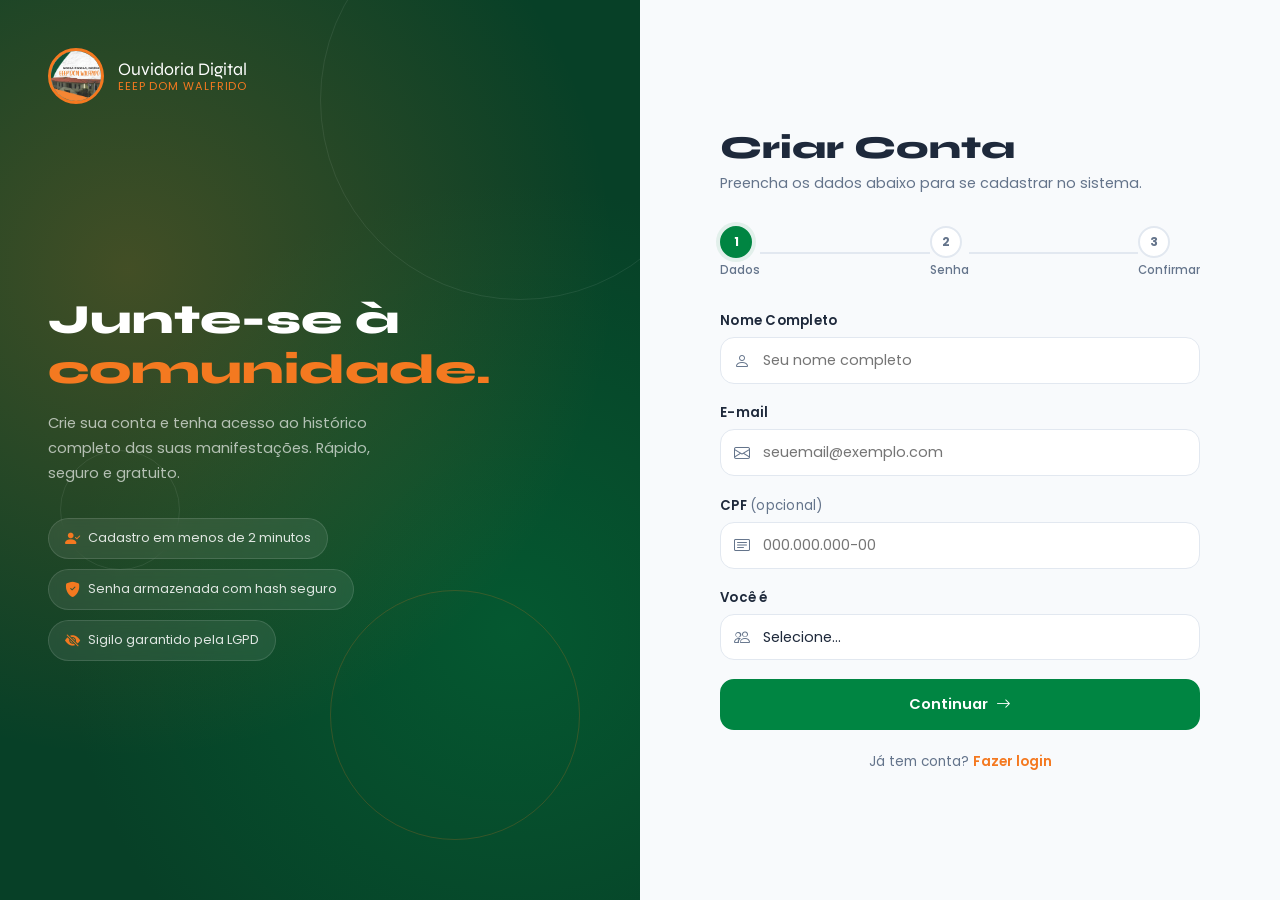
==== cadastro.html @ 4b5fbc0d "mudança de area" ====
<!DOCTYPE html>
<html lang="pt-BR">
<head>
  <meta charset="UTF-8">
  <meta name="viewport" content="width=device-width, initial-scale=1.0">
  <title>Criar Conta — Ouvidoria Digital | Dom Walfrido</title>
  <link href="https://fonts.googleapis.com/css2?family=Poppins:wght@300;400;500;600;700;800&family=Syne:wght@700;800&display=swap" rel="stylesheet">
  <link rel="stylesheet" href="https://cdn.jsdelivr.net/npm/bootstrap-icons@1.11.3/font/bootstrap-icons.min.css">
  <link rel="stylesheet" href="style2.css">
</head>
<body>

  <div class="auth-page">

    <!-- ══ PAINEL ESQUERDO ══════════════════════════════════ -->
    <div class="auth-panel-left">
      <div class="panel-decoration">
        <div class="deco-circle c1"></div>
        <div class="deco-circle c2"></div>
        <div class="deco-circle c3"></div>
      </div>

      <div class="panel-logo">
        <img src="logo2 (2).jpeg" alt="Logo EEEP Dom Walfrido">
        <div class="panel-brand-name">
          Ouvidoria Digital
          <span>EEEP Dom Walfrido</span>
        </div>
      </div>

      <div class="auth-panel-tagline">
        <h2>Junte-se à <em>comunidade.</em></h2>
        <p>Crie sua conta e tenha acesso ao histórico completo das suas manifestações. Rápido, seguro e gratuito.</p>
        <div class="panel-badges">
          <div class="panel-badge"><i class="bi bi-person-check-fill"></i> Cadastro em menos de 2 minutos</div>
          <div class="panel-badge"><i class="bi bi-shield-fill-check"></i> Senha armazenada com hash seguro</div>
          <div class="panel-badge"><i class="bi bi-eye-slash-fill"></i> Sigilo garantido pela LGPD</div>
        </div>
      </div>

      <div></div>
    </div>

    <!-- ══ PAINEL DIREITO ═══════════════════════════════════ -->
    <div class="auth-panel-right">
      <div class="auth-form-wrap" style="max-width:480px;">

        <h1 class="animate-fade-up" data-delay="1">Criar Conta</h1>
        <p class="auth-subtitle animate-fade-up" data-delay="2">
          Preencha os dados abaixo para se cadastrar no sistema.
        </p>

        <!-- ── PROGRESS STEPS ── -->
        <div class="step-progress animate-fade-up" data-delay="2" id="stepProgress">
          <div class="text-center" style="flex-shrink:0">
            <div class="step-dot active" id="dot1">1</div>
            <div class="step-label">Dados</div>
          </div>
          <div class="step-line" id="line1"></div>
          <div class="text-center" style="flex-shrink:0">
            <div class="step-dot" id="dot2">2</div>
            <div class="step-label">Senha</div>
          </div>
          <div class="step-line" id="line2"></div>
          <div class="text-center" style="flex-shrink:0">
            <div class="step-dot" id="dot3">3</div>
            <div class="step-label">Confirmar</div>
          </div>
        </div>

        <form id="formCadastro" novalidate>

          <!-- ── STEP 1: DADOS PESSOAIS ─────────────────── -->
          <div class="form-step active" id="step1">

            <div class="field-group" id="fgNome">
              <label for="inputNome">Nome Completo</label>
              <div class="input-wrap">
                <i class="bi bi-person input-icon"></i>
                <input type="text" id="inputNome" name="nome" placeholder="Seu nome completo" autocomplete="name">
              </div>
              <span class="field-error" id="errNome">Informe seu nome completo.</span>
            </div>

            <div class="field-group" id="fgEmail">
              <label for="inputEmail">E-mail</label>
              <div class="input-wrap">
                <i class="bi bi-envelope input-icon"></i>
                <input type="email" id="inputEmail" name="email" placeholder="seuemail@exemplo.com" autocomplete="email">
              </div>
              <span class="field-error" id="errEmail">Informe um e-mail válido.</span>
            </div>

            <div class="field-group" id="fgCpf">
              <label for="inputCpf">CPF <span style="font-weight:400;color:var(--text-muted)">(opcional)</span></label>
              <div class="input-wrap">
                <i class="bi bi-card-text input-icon"></i>
                <input type="text" id="inputCpf" name="cpf" placeholder="000.000.000-00" maxlength="14">
              </div>
              <span class="field-error" id="errCpf">CPF inválido.</span>
            </div>

            <div class="field-group" id="fgTipo">
              <label for="inputTipo">Você é</label>
              <div class="input-wrap">
                <i class="bi bi-people input-icon"></i>
                <select id="inputTipo" name="tipo">
                  <option value="">Selecione...</option>
                  <option value="aluno">Aluno(a)</option>
                  <option value="professor">Professor(a)</option>
                  <option value="servidor">Servidor(a)</option>
                  <option value="responsavel">Responsável</option>
                  <option value="comunidade">Comunidade</option>
                </select>
              </div>
              <span class="field-error" id="errTipo">Selecione uma opção.</span>
            </div>

            <button type="button" class="btn-dw btn-dw-primary w-full" id="btnStep1">
              Continuar <i class="bi bi-arrow-right ms-2"></i>
            </button>
          </div>

          <!-- ── STEP 2: SENHA ──────────────────────────── -->
          <div class="form-step" id="step2">

            <div class="field-group" id="fgSenha">
              <label for="inputSenha">Criar Senha</label>
              <div class="input-wrap">
                <i class="bi bi-lock input-icon"></i>
                <input type="password" id="inputSenha" name="senha" placeholder="Mínimo 8 caracteres" autocomplete="new-password">
                <i class="bi bi-eye toggle-pass" id="toggleSenha1"></i>
              </div>
              <div class="pass-strength" id="passStrength">
                <div class="strength-bar" id="sb1"></div>
                <div class="strength-bar" id="sb2"></div>
                <div class="strength-bar" id="sb3"></div>
                <div class="strength-bar" id="sb4"></div>
                <span class="strength-label" id="sbLabel">Digite sua senha</span>
              </div>
              <span class="field-error" id="errSenha">Senha deve ter no mínimo 8 caracteres.</span>
            </div>

            <div class="field-group" id="fgConfirma">
              <label for="inputConfirma">Confirmar Senha</label>
              <div class="input-wrap">
                <i class="bi bi-lock-fill input-icon"></i>
                <input type="password" id="inputConfirma" name="confirma" placeholder="Repita a senha" autocomplete="new-password">
                <i class="bi bi-eye toggle-pass" id="toggleSenha2"></i>
              </div>
              <span class="field-error" id="errConfirma">As senhas não coincidem.</span>
            </div>

            <div style="display:flex;gap:10px;margin-top:.5rem">
              <button type="button" class="btn-dw btn-dw-ghost" id="btnBackStep1" style="flex:1">
                <i class="bi bi-arrow-left me-2"></i>Voltar
              </button>
              <button type="button" class="btn-dw btn-dw-primary" id="btnStep2" style="flex:2">
                Continuar <i class="bi bi-arrow-right ms-2"></i>
              </button>
            </div>
          </div>

          <!-- ── STEP 3: REVISAR E CONFIRMAR ───────────── -->
          <div class="form-step" id="step3">

            <div class="review-card" style="background:var(--bg);border-radius:var(--radius);padding:1.2rem;margin-bottom:1.4rem;border:1.5px solid var(--border)">
              <p style="font-size:.75rem;font-weight:700;text-transform:uppercase;letter-spacing:.08em;color:var(--text-muted);margin-bottom:.8rem">Revisão dos dados</p>
              <div id="reviewContent" style="display:flex;flex-direction:column;gap:8px;font-size:.88rem"></div>
            </div>

            <div class="field-group" style="margin-bottom:1rem">
              <div style="display:flex;gap:10px;align-items:flex-start;padding:12px;background:var(--green-soft);border-radius:var(--radius);border:1.5px solid var(--green)">
                <input type="checkbox" id="checkTermos" style="margin-top:3px;flex-shrink:0;accent-color:var(--green);width:16px;height:16px;cursor:pointer">
                <label for="checkTermos" style="font-size:.82rem;color:var(--text);cursor:pointer;line-height:1.5">
                  Concordo com os <a href="#" style="color:var(--green);font-weight:600">Termos de Uso</a> e autorizo o tratamento dos meus dados conforme a <strong>LGPD</strong>.
                </label>
              </div>
              <span class="field-error" id="errTermos">Você precisa aceitar os termos.</span>
            </div>

            <div style="display:flex;gap:10px">
              <button type="button" class="btn-dw btn-dw-ghost" id="btnBackStep2" style="flex:1">
                <i class="bi bi-arrow-left me-2"></i>Voltar
              </button>
              <button type="submit" class="btn-dw btn-dw-primary" id="btnCadastrar" style="flex:2">
                <span class="btn-text"><i class="bi bi-person-check me-2"></i>Criar Conta</span>
                <span class="btn-spinner"></span>
              </button>
            </div>
          </div>

        </form>

        <div class="auth-link-row animate-fade-up" data-delay="5">
          Já tem conta? <a href="login.html">Fazer login</a>
        </div>

      </div>
    </div>

  </div>

  <!-- Toast -->
  <div class="dw-toast-container" id="toastContainer"></div>

  <script src="https://code.jquery.com/jquery-3.7.1.min.js"></script>
  <script src="script2.js"></script>
  <script>DW.cadastroPage();</script>
</body>
</html>
---- style2.css ----
/* =========================================================
   OUVIDORIA DIGITAL — EEEP Dom Walfrido Teixeira Vieira
   style2.css — Sistema Completo (Login + Cadastro + Manifestação)
   ========================================================= */

@import url('https://fonts.googleapis.com/css2?family=Poppins:wght@300;400;500;600;700;800&family=Syne:wght@700;800&display=swap');

/* ── TOKENS ──────────────────────────────────────────────── */
:root {
  --green:        #008542;
  --green-dark:   #006633;
  --green-deeper: #074027;
  --green-soft:   rgba(0, 133, 66, 0.09);
  --orange:       #F47920;
  --orange-soft:  rgba(244, 121, 32, 0.09);
  --orange-dark:  #d96a18;
  --white:        #ffffff;
  --bg:           #F8FAFC;
  --text:         #1E293B;
  --text-muted:   #64748B;
  --border:       #E2E8F0;
  --radius:       14px;
  --radius-lg:    22px;
  --shadow:       0 4px 24px rgba(0,0,0,.07);
  --shadow-lg:    0 12px 48px rgba(0,0,0,.12);
  --transition:   all 0.35s cubic-bezier(.4,0,.2,1);
}

/* ── RESET & BASE ─────────────────────────────────────────── */
*, *::before, *::after { box-sizing: border-box; margin: 0; padding: 0; }

body {
  font-family: 'Poppins', sans-serif;
  background: var(--bg);
  color: var(--text);
  -webkit-font-smoothing: antialiased;
}

a { text-decoration: none; color: inherit; }
img { max-width: 100%; }

/* ── UTILIDADES ─────────────────────────────────────────── */
.text-green  { color: var(--green)  !important; }
.text-orange { color: var(--orange) !important; }
.bg-green    { background: var(--green) !important; }
.bg-orange   { background: var(--orange) !important; }

/* ============================================================
   1. LAYOUT DE AUTENTICAÇÃO (login + cadastro)
   ============================================================ */
.auth-page {
  min-height: 100vh;
  display: grid;
  grid-template-columns: 1fr 1fr;
}

/* --- Painel esquerdo (decorativo) --- */
.auth-panel-left {
  background: var(--green-deeper);
  position: relative;
  display: flex;
  flex-direction: column;
  justify-content: space-between;
  padding: 3rem;
  overflow: hidden;
}

.auth-panel-left::before {
  content: '';
  position: absolute;
  inset: 0;
  background:
    radial-gradient(circle at 20% 30%, rgba(244,121,32,.25) 0%, transparent 60%),
    radial-gradient(circle at 80% 70%, rgba(0,133,66,.35) 0%, transparent 55%);
}

.auth-panel-left .panel-logo {
  position: relative;
  z-index: 2;
  display: flex;
  align-items: center;
  gap: 14px;
}

.auth-panel-left .panel-logo img {
  width: 56px;
  height: 56px;
  border-radius: 50%;
  border: 3px solid var(--orange);
  object-fit: cover;
}

.panel-brand-name {
  font-family: 'Syne', sans-serif;
  font-size: 1.1rem;
  color: #fff;
  line-height: 1.2;
}
.panel-brand-name span {
  display: block;
  font-size: .7rem;
  font-family: 'Poppins', sans-serif;
  font-weight: 400;
  color: var(--orange);
  letter-spacing: .08em;
  text-transform: uppercase;
}

.auth-panel-tagline {
  position: relative;
  z-index: 2;
}

.auth-panel-tagline h2 {
  font-family: 'Syne', sans-serif;
  font-size: 2.6rem;
  font-weight: 800;
  color: #fff;
  line-height: 1.2;
  margin-bottom: 1rem;
}

.auth-panel-tagline h2 em {
  font-style: normal;
  color: var(--orange);
}

.auth-panel-tagline p {
  color: rgba(255,255,255,.65);
  font-size: .92rem;
  line-height: 1.7;
  max-width: 340px;
}

.panel-decoration {
  position: absolute;
  inset: 0;
  z-index: 1;
  pointer-events: none;
  overflow: hidden;
}

.deco-circle {
  position: absolute;
  border-radius: 50%;
  border: 1px solid rgba(255,255,255,.08);
}
.deco-circle.c1 { width: 400px; height: 400px; top: -100px; right: -80px; }
.deco-circle.c2 { width: 250px; height: 250px; bottom: 60px; right: 60px; border-color: rgba(244,121,32,.2); }
.deco-circle.c3 { width: 120px; height: 120px; top: 50%; left: 60px; }

.panel-badges {
  position: relative;
  z-index: 2;
  display: flex;
  flex-direction: column;
  gap: 10px;
  margin-top: 2rem;
}

.panel-badge {
  display: inline-flex;
  align-items: center;
  gap: 8px;
  background: rgba(255,255,255,.08);
  border: 1px solid rgba(255,255,255,.12);
  border-radius: 100px;
  padding: 8px 16px;
  font-size: .8rem;
  color: rgba(255,255,255,.85);
  width: fit-content;
  backdrop-filter: blur(6px);
}
.panel-badge i { color: var(--orange); font-size: .95rem; }

/* --- Painel direito (formulário) --- */
.auth-panel-right {
  display: flex;
  align-items: center;
  justify-content: center;
  padding: 3rem 2rem;
  overflow-y: auto;
}

.auth-form-wrap {
  width: 100%;
  max-width: 430px;
}

.auth-form-wrap h1 {
  font-family: 'Syne', sans-serif;
  font-size: 2rem;
  font-weight: 800;
  color: var(--text);
  margin-bottom: .4rem;
}

.auth-form-wrap .auth-subtitle {
  color: var(--text-muted);
  font-size: .9rem;
  margin-bottom: 2rem;
}

/* --- Inputs --- */
.field-group {
  margin-bottom: 1.2rem;
}

.field-group label {
  display: block;
  font-size: .83rem;
  font-weight: 600;
  color: var(--text);
  margin-bottom: 6px;
  letter-spacing: .02em;
}

.input-wrap {
  position: relative;
}

.input-wrap .input-icon {
  position: absolute;
  left: 14px;
  top: 50%;
  transform: translateY(-50%);
  color: var(--text-muted);
  font-size: 1rem;
  pointer-events: none;
  transition: var(--transition);
}

.input-wrap input,
.input-wrap select,
.input-wrap textarea {
  width: 100%;
  padding: 12px 16px 12px 42px;
  border: 1.5px solid var(--border);
  border-radius: var(--radius);
  font-family: 'Poppins', sans-serif;
  font-size: .9rem;
  color: var(--text);
  background: var(--white);
  transition: var(--transition);
  outline: none;
}

.input-wrap textarea {
  resize: vertical;
  min-height: 100px;
}

.input-wrap select { appearance: none; cursor: pointer; }

.input-wrap input:focus,
.input-wrap select:focus,
.input-wrap textarea:focus {
  border-color: var(--green);
  box-shadow: 0 0 0 4px var(--green-soft);
}

.input-wrap input:focus + .input-icon,
.input-wrap input:focus ~ .input-icon {
  color: var(--green);
}

.input-wrap .toggle-pass {
  position: absolute;
  right: 14px;
  top: 50%;
  transform: translateY(-50%);
  cursor: pointer;
  color: var(--text-muted);
  font-size: .95rem;
  transition: var(--transition);
  pointer-events: all;
  z-index: 2;
}
.input-wrap .toggle-pass:hover { color: var(--green); }

.input-wrap input[type="password"] { padding-right: 42px; }

/* Input sem ícone */
.input-wrap.no-icon input,
.input-wrap.no-icon select,
.input-wrap.no-icon textarea {
  padding-left: 16px;
}

/* Erro inline */
.field-error {
  display: none;
  font-size: .78rem;
  color: #e53e3e;
  margin-top: 5px;
  padding-left: 4px;
}
.field-group.has-error .input-wrap input,
.field-group.has-error .input-wrap select,
.field-group.has-error .input-wrap textarea {
  border-color: #e53e3e;
  box-shadow: 0 0 0 4px rgba(229,62,62,.08);
}
.field-group.has-error .field-error { display: block; }
.field-group.has-success .input-wrap input { border-color: var(--green); }

/* --- Botões --- */
.btn-dw {
  display: inline-flex;
  align-items: center;
  justify-content: center;
  gap: 8px;
  padding: 13px 24px;
  border-radius: var(--radius);
  font-family: 'Poppins', sans-serif;
  font-size: .92rem;
  font-weight: 600;
  cursor: pointer;
  border: 2px solid transparent;
  transition: var(--transition);
  position: relative;
  overflow: hidden;
  white-space: nowrap;
}

.btn-dw::after {
  content: '';
  position: absolute;
  inset: 0;
  background: rgba(255,255,255,0);
  transition: var(--transition);
}
.btn-dw:hover::after { background: rgba(255,255,255,.08); }
.btn-dw:active { transform: scale(.97); }

.btn-dw-primary {
  background: var(--green);
  color: #fff;
  border-color: var(--green);
}
.btn-dw-primary:hover {
  background: var(--green-dark);
  border-color: var(--green-dark);
  box-shadow: 0 6px 20px rgba(0,133,66,.3);
  transform: translateY(-1px);
}

.btn-dw-orange {
  background: var(--orange);
  color: #fff;
  border-color: var(--orange);
}
.btn-dw-orange:hover {
  background: var(--orange-dark);
  border-color: var(--orange-dark);
  box-shadow: 0 6px 20px rgba(244,121,32,.3);
  transform: translateY(-1px);
}

.btn-dw-ghost {
  background: transparent;
  color: var(--green);
  border-color: var(--green);
}
.btn-dw-ghost:hover {
  background: var(--green-soft);
}

.btn-dw-outline-orange {
  background: transparent;
  color: var(--orange);
  border-color: var(--orange);
}
.btn-dw-outline-orange:hover {
  background: var(--orange-soft);
}

.btn-dw.w-full { width: 100%; }

/* Loading state */
.btn-dw .btn-spinner {
  display: none;
  width: 18px; height: 18px;
  border: 2px solid rgba(255,255,255,.4);
  border-top-color: #fff;
  border-radius: 50%;
  animation: spin .6s linear infinite;
}
.btn-dw.loading .btn-text { opacity: 0; }
.btn-dw.loading .btn-spinner { display: block; position: absolute; }
.btn-dw.loading { pointer-events: none; }

/* --- Divider --- */
.auth-divider {
  display: flex;
  align-items: center;
  gap: 12px;
  margin: 1.5rem 0;
  color: var(--text-muted);
  font-size: .8rem;
}
.auth-divider::before, .auth-divider::after {
  content: '';
  flex: 1;
  height: 1px;
  background: var(--border);
}

/* --- Link secundário --- */
.auth-link-row {
  text-align: center;
  font-size: .85rem;
  color: var(--text-muted);
  margin-top: 1.4rem;
}
.auth-link-row a { color: var(--orange); font-weight: 600; }
.auth-link-row a:hover { text-decoration: underline; }

/* --- Forgot password --- */
.field-extras {
  display: flex;
  justify-content: space-between;
  align-items: center;
  margin-bottom: 6px;
}
.field-extras label { margin: 0; }
.link-muted { font-size: .82rem; color: var(--text-muted); }
.link-muted:hover { color: var(--orange); }

/* --- Progress step (cadastro) --- */
.step-progress {
  display: flex;
  align-items: center;
  gap: 0;
  margin-bottom: 2rem;
}

.step-dot {
  width: 32px; height: 32px;
  border-radius: 50%;
  border: 2px solid var(--border);
  background: #fff;
  display: flex; align-items: center; justify-content: center;
  font-size: .75rem;
  font-weight: 700;
  color: var(--text-muted);
  transition: var(--transition);
  flex-shrink: 0;
  position: relative;
  z-index: 1;
}
.step-dot.active {
  border-color: var(--green);
  background: var(--green);
  color: #fff;
  box-shadow: 0 0 0 4px var(--green-soft);
}
.step-dot.done {
  border-color: var(--green);
  background: var(--green-soft);
  color: var(--green);
}

.step-line {
  flex: 1;
  height: 2px;
  background: var(--border);
  transition: var(--transition);
}
.step-line.done { background: var(--green); }

.step-label {
  font-size: .72rem;
  color: var(--text-muted);
  font-weight: 500;
  margin-top: 4px;
  text-align: center;
}

/* Form steps */
.form-step { display: none; }
.form-step.active { display: block; animation: fadeSlideIn .35s ease; }

@keyframes fadeSlideIn {
  from { opacity: 0; transform: translateX(20px); }
  to   { opacity: 1; transform: translateX(0); }
}

/* Password strength */
.pass-strength {
  margin-top: 8px;
  display: flex;
  gap: 5px;
  align-items: center;
}
.strength-bar {
  flex: 1; height: 3px;
  border-radius: 2px;
  background: var(--border);
  transition: var(--transition);
}
.strength-bar.filled-weak   { background: #e53e3e; }
.strength-bar.filled-medium { background: var(--orange); }
.strength-bar.filled-strong { background: var(--green); }
.strength-label { font-size: .72rem; color: var(--text-muted); white-space: nowrap; }

/* ============================================================
   2. LAYOUT DE MANIFESTAÇÃO (pós-login)
   ============================================================ */

/* Sidebar */
.app-layout { display: flex; min-height: 100vh; }

.sidebar {
  width: 270px;
  background: var(--green-deeper);
  display: flex;
  flex-direction: column;
  position: fixed;
  top: 0; left: 0; bottom: 0;
  z-index: 500;
  transition: var(--transition);
}

.sidebar-head {
  padding: 1.6rem 1.4rem;
  border-bottom: 1px solid rgba(255,255,255,.07);
  display: flex;
  align-items: center;
  gap: 12px;
}

.sidebar-logo {
  width: 46px; height: 46px;
  border-radius: 50%;
  border: 2.5px solid var(--orange);
  object-fit: cover;
  flex-shrink: 0;
}

.sidebar-brand span {
  display: block;
  font-family: 'Syne', sans-serif;
  font-size: .95rem;
  color: #fff;
  line-height: 1.1;
}
.sidebar-brand small {
  font-family: 'Poppins', sans-serif;
  font-size: .62rem;
  color: var(--orange);
  letter-spacing: .1em;
  text-transform: uppercase;
}

.sidebar-close {
  display: none;
  margin-left: auto;
  background: none;
  border: none;
  color: rgba(255,255,255,.5);
  font-size: 1.4rem;
  cursor: pointer;
  line-height: 1;
}

.sidebar-nav {
  flex: 1;
  padding: 1.2rem .8rem;
  overflow-y: auto;
}

.sidebar-nav a {
  display: flex;
  align-items: center;
  gap: 12px;
  padding: 10px 14px;
  border-radius: 10px;
  color: rgba(255,255,255,.65);
  font-size: .88rem;
  font-weight: 500;
  transition: var(--transition);
  margin-bottom: 2px;
}
.sidebar-nav a:hover { background: rgba(255,255,255,.08); color: #fff; }
.sidebar-nav a.active {
  background: rgba(244,121,32,.15);
  color: var(--orange);
  border-left: 3px solid var(--orange);
}
.sidebar-nav a i { font-size: 1rem; width: 20px; text-align: center; }

.sidebar-nav .nav-section-title {
  font-size: .68rem;
  text-transform: uppercase;
  letter-spacing: .1em;
  color: rgba(255,255,255,.3);
  padding: 14px 14px 6px;
  font-weight: 600;
}

.sidebar-footer {
  padding: 1rem .8rem 1.4rem;
  border-top: 1px solid rgba(255,255,255,.07);
}

.user-chip {
  display: flex;
  align-items: center;
  gap: 10px;
  padding: 10px 12px;
  border-radius: 10px;
  background: rgba(255,255,255,.06);
  margin-bottom: 8px;
}

.user-chip .user-avatar {
  width: 34px; height: 34px;
  border-radius: 50%;
  background: var(--orange);
  color: #fff;
  display: flex;
  align-items: center;
  justify-content: center;
  font-size: .8rem;
  font-weight: 700;
  flex-shrink: 0;
}

.user-chip .user-info span {
  display: block;
  font-size: .8rem;
  color: #fff;
  font-weight: 600;
  white-space: nowrap;
  overflow: hidden;
  text-overflow: ellipsis;
  max-width: 140px;
}
.user-chip .user-info small {
  color: rgba(255,255,255,.45);
  font-size: .7rem;
}

.btn-logout {
  display: flex;
  align-items: center;
  gap: 8px;
  width: 100%;
  padding: 9px 12px;
  border-radius: 10px;
  background: rgba(229,62,62,.1);
  color: rgba(255,100,100,.85);
  border: 1px solid rgba(229,62,62,.2);
  font-size: .83rem;
  font-weight: 500;
  cursor: pointer;
  transition: var(--transition);
}
.btn-logout:hover { background: rgba(229,62,62,.2); color: #fc8181; }

/* App main */
.app-main {
  margin-left: 270px;
  flex: 1;
  display: flex;
  flex-direction: column;
  min-height: 100vh;
}

/* Topbar */
.app-topbar {
  height: 64px;
  background: var(--white);
  border-bottom: 1px solid var(--border);
  display: flex;
  align-items: center;
  justify-content: space-between;
  padding: 0 2rem;
  position: sticky;
  top: 0;
  z-index: 100;
}

.btn-menu-toggle {
  display: none;
  background: none;
  border: none;
  color: var(--text);
  font-size: 1.3rem;
  cursor: pointer;
  padding: 4px;
}

.topbar-title { font-weight: 700; font-size: 1rem; }

.topbar-actions { display: flex; align-items: center; gap: 12px; }

.btn-icon {
  width: 38px; height: 38px;
  border-radius: 10px;
  border: 1.5px solid var(--border);
  background: #fff;
  display: flex; align-items: center; justify-content: center;
  color: var(--text-muted);
  font-size: .95rem;
  cursor: pointer;
  transition: var(--transition);
}
.btn-icon:hover { border-color: var(--green); color: var(--green); }

/* Content area */
.app-content {
  padding: 2rem;
  flex: 1;
  max-width: 900px;
}

/* Welcome banner */
.welcome-banner {
  background: linear-gradient(135deg, var(--green-deeper) 0%, var(--green-dark) 100%);
  border-radius: var(--radius-lg);
  padding: 2rem 2.5rem;
  color: #fff;
  position: relative;
  overflow: hidden;
  margin-bottom: 2rem;
}
.welcome-banner::before {
  content: '';
  position: absolute;
  right: -40px; top: -40px;
  width: 200px; height: 200px;
  border-radius: 50%;
  background: rgba(244,121,32,.15);
}
.welcome-banner::after {
  content: '';
  position: absolute;
  right: 60px; bottom: -60px;
  width: 140px; height: 140px;
  border-radius: 50%;
  background: rgba(255,255,255,.04);
}
.welcome-banner h2 {
  font-family: 'Syne', sans-serif;
  font-size: 1.5rem;
  margin-bottom: .4rem;
  position: relative;
  z-index: 1;
}
.welcome-banner p {
  color: rgba(255,255,255,.7);
  font-size: .9rem;
  position: relative;
  z-index: 1;
  margin: 0;
}

/* Stats row */
.stats-row {
  display: grid;
  grid-template-columns: repeat(3, 1fr);
  gap: 1rem;
  margin-bottom: 2rem;
}

.stat-card {
  background: var(--white);
  border-radius: var(--radius);
  padding: 1.2rem 1.4rem;
  border: 1px solid var(--border);
  display: flex;
  align-items: center;
  gap: 14px;
  transition: var(--transition);
}
.stat-card:hover {
  border-color: var(--green);
  box-shadow: 0 4px 16px rgba(0,133,66,.08);
  transform: translateY(-2px);
}
.stat-icon {
  width: 44px; height: 44px;
  border-radius: 12px;
  display: flex; align-items: center; justify-content: center;
  font-size: 1.2rem;
  flex-shrink: 0;
}
.stat-icon.green { background: var(--green-soft); color: var(--green); }
.stat-icon.orange { background: var(--orange-soft); color: var(--orange); }
.stat-num { font-family: 'Syne', sans-serif; font-size: 1.5rem; font-weight: 800; line-height: 1; }
.stat-label { font-size: .78rem; color: var(--text-muted); margin-top: 2px; }

/* Form card */
.form-card {
  background: var(--white);
  border-radius: var(--radius-lg);
  border: 1px solid var(--border);
  overflow: hidden;
}

.form-card-header {
  padding: 1.4rem 1.8rem;
  border-bottom: 1px solid var(--border);
  display: flex;
  align-items: center;
  gap: 12px;
}
.form-card-header .fch-icon {
  width: 40px; height: 40px;
  border-radius: 10px;
  background: var(--green-soft);
  color: var(--green);
  display: flex; align-items: center; justify-content: center;
  font-size: 1.1rem;
}
.form-card-header h3 { font-size: 1rem; font-weight: 700; margin: 0; }
.form-card-header p { font-size: .8rem; color: var(--text-muted); margin: 0; }

.form-card-body { padding: 1.8rem; }

/* Anon toggle */
.anon-row {
  display: flex;
  align-items: center;
  gap: 12px;
  padding: 12px 16px;
  background: var(--bg);
  border-radius: var(--radius);
  border: 1.5px solid var(--border);
  margin-bottom: 1.4rem;
  transition: var(--transition);
}
.anon-row.active-anon { border-color: var(--orange); background: var(--orange-soft); }

.form-switch .form-check-input {
  width: 44px; height: 22px; cursor: pointer;
}
.form-switch .form-check-input:checked { background-color: var(--orange); border-color: var(--orange); }
.form-switch .form-check-input:focus { box-shadow: 0 0 0 4px var(--orange-soft); border-color: var(--orange); }

/* File input custom */
.file-drop-zone {
  border: 2px dashed var(--border);
  border-radius: var(--radius);
  padding: 1.5rem;
  text-align: center;
  cursor: pointer;
  transition: var(--transition);
  position: relative;
}
.file-drop-zone:hover { border-color: var(--green); background: var(--green-soft); }
.file-drop-zone input[type="file"] {
  position: absolute;
  inset: 0;
  opacity: 0;
  cursor: pointer;
}
.file-drop-zone i { font-size: 1.8rem; color: var(--text-muted); margin-bottom: 8px; display: block; }
.file-drop-zone p { font-size: .82rem; color: var(--text-muted); margin: 0; }
.file-drop-zone .file-selected { display: none; font-size: .82rem; color: var(--green); font-weight: 600; }

/* Category grid */
.category-grid {
  display: grid;
  grid-template-columns: repeat(3, 1fr);
  gap: 10px;
  margin-bottom: 1.4rem;
}

.cat-option {
  border: 1.5px solid var(--border);
  border-radius: var(--radius);
  padding: 14px 10px;
  text-align: center;
  cursor: pointer;
  transition: var(--transition);
  background: var(--white);
}
.cat-option i {
  font-size: 1.4rem;
  color: var(--text-muted);
  margin-bottom: 6px;
  display: block;
  transition: var(--transition);
}
.cat-option span { font-size: .75rem; font-weight: 600; color: var(--text-muted); line-height: 1.2; display: block; }
.cat-option:hover { border-color: var(--green); }
.cat-option.selected { border-color: var(--green); background: var(--green-soft); }
.cat-option.selected i { color: var(--green); }
.cat-option.selected span { color: var(--green); }

/* Protocol card (sucesso) */
.protocol-success {
  display: none;
  background: var(--white);
  border-radius: var(--radius-lg);
  border: 2px solid var(--green);
  padding: 3rem 2rem;
  text-align: center;
  animation: popIn .4s cubic-bezier(.175,.885,.32,1.275);
}
@keyframes popIn {
  from { opacity: 0; transform: scale(.9); }
  to   { opacity: 1; transform: scale(1); }
}

.success-icon {
  width: 72px; height: 72px;
  background: var(--green-soft);
  border-radius: 50%;
  display: flex; align-items: center; justify-content: center;
  font-size: 2rem;
  color: var(--green);
  margin: 0 auto 1.2rem;
}
.protocol-number-big {
  font-family: 'Syne', sans-serif;
  font-size: 2rem;
  font-weight: 800;
  color: var(--green);
  letter-spacing: .05em;
  margin: 1rem 0 .5rem;
}
.protocol-copy-row {
  display: flex;
  align-items: center;
  justify-content: center;
  gap: 8px;
  margin: 1rem auto;
  max-width: 300px;
}
.protocol-copy-row input {
  flex: 1;
  padding: 10px 14px;
  border: 1.5px solid var(--border);
  border-radius: 10px 0 0 10px;
  font-family: 'Syne', sans-serif;
  font-weight: 700;
  color: var(--green);
  text-align: center;
  font-size: 1rem;
  outline: none;
  background: var(--bg);
  pointer-events: none;
}
.protocol-copy-row button {
  padding: 10px 14px;
  background: var(--green);
  color: #fff;
  border: none;
  border-radius: 0 10px 10px 0;
  cursor: pointer;
  font-size: .9rem;
  transition: var(--transition);
}
.protocol-copy-row button:hover { background: var(--green-dark); }

/* Overlay */
.sidebar-overlay {
  display: none;
  position: fixed;
  inset: 0;
  background: rgba(0,0,0,.45);
  z-index: 400;
  backdrop-filter: blur(2px);
}
.sidebar-overlay.show { display: block; }

/* ============================================================
   3. TOAST NOTIFICATIONS
   ============================================================ */
.dw-toast-container {
  position: fixed;
  bottom: 1.5rem;
  right: 1.5rem;
  z-index: 9999;
  display: flex;
  flex-direction: column;
  gap: 10px;
  pointer-events: none;
}
.dw-toast {
  display: flex;
  align-items: center;
  gap: 12px;
  background: var(--white);
  border-radius: 12px;
  padding: 14px 18px;
  box-shadow: var(--shadow-lg);
  border-left: 4px solid var(--green);
  min-width: 280px;
  max-width: 360px;
  pointer-events: all;
  animation: toastIn .35s ease;
}
.dw-toast.toast-error { border-color: #e53e3e; }
.dw-toast.toast-warning { border-color: var(--orange); }
.dw-toast .toast-icon { font-size: 1.2rem; color: var(--green); }
.dw-toast.toast-error .toast-icon { color: #e53e3e; }
.dw-toast.toast-warning .toast-icon { color: var(--orange); }
.dw-toast .toast-msg { font-size: .88rem; font-weight: 500; flex: 1; }
.dw-toast .toast-close { cursor: pointer; color: var(--text-muted); font-size: .95rem; }
.dw-toast .toast-close:hover { color: var(--text); }

@keyframes toastIn {
  from { opacity: 0; transform: translateX(30px); }
  to   { opacity: 1; transform: translateX(0); }
}

/* ============================================================
   4. ANIMAÇÕES GLOBAIS
   ============================================================ */
.animate-fade-up {
  opacity: 0;
  animation: fadeUp .65s ease forwards;
}
.animate-slide-up {
  opacity: 0;
  animation: slideUp .55s ease forwards;
}

@keyframes fadeUp {
  from { opacity: 0; transform: translateY(24px); }
  to   { opacity: 1; transform: translateY(0); }
}
@keyframes slideUp {
  from { opacity: 0; transform: translateY(14px); }
  to   { opacity: 1; transform: translateY(0); }
}
@keyframes spin {
  to { transform: rotate(360deg); }
}

/* Delays escalonados */
[data-delay="1"] { animation-delay: .1s; }
[data-delay="2"] { animation-delay: .2s; }
[data-delay="3"] { animation-delay: .3s; }
[data-delay="4"] { animation-delay: .4s; }
[data-delay="5"] { animation-delay: .5s; }

/* ============================================================
   5. RESPONSIVO
   ============================================================ */
@media (max-width: 1024px) {
  .auth-page { grid-template-columns: 1fr; }
  .auth-panel-left { display: none; }
  .auth-panel-right { padding: 2.5rem 1.5rem; min-height: 100vh; }
  .stats-row { grid-template-columns: 1fr 1fr; }
}

@media (max-width: 768px) {
  .sidebar {
    left: -270px;
  }
  .sidebar.open {
    left: 0;
    box-shadow: var(--shadow-lg);
  }
  .sidebar-close { display: block; }
  .btn-menu-toggle { display: flex; }
  .app-main { margin-left: 0; }
  .app-content { padding: 1.2rem; }
  .stats-row { grid-template-columns: 1fr; }
  .category-grid { grid-template-columns: repeat(2, 1fr); }
  .welcome-banner { padding: 1.4rem 1.2rem; }
}

@media (max-width: 480px) {
  .auth-form-wrap h1 { font-size: 1.6rem; }
  .category-grid { grid-template-columns: repeat(2, 1fr); }
  .app-topbar { padding: 0 1rem; }
}
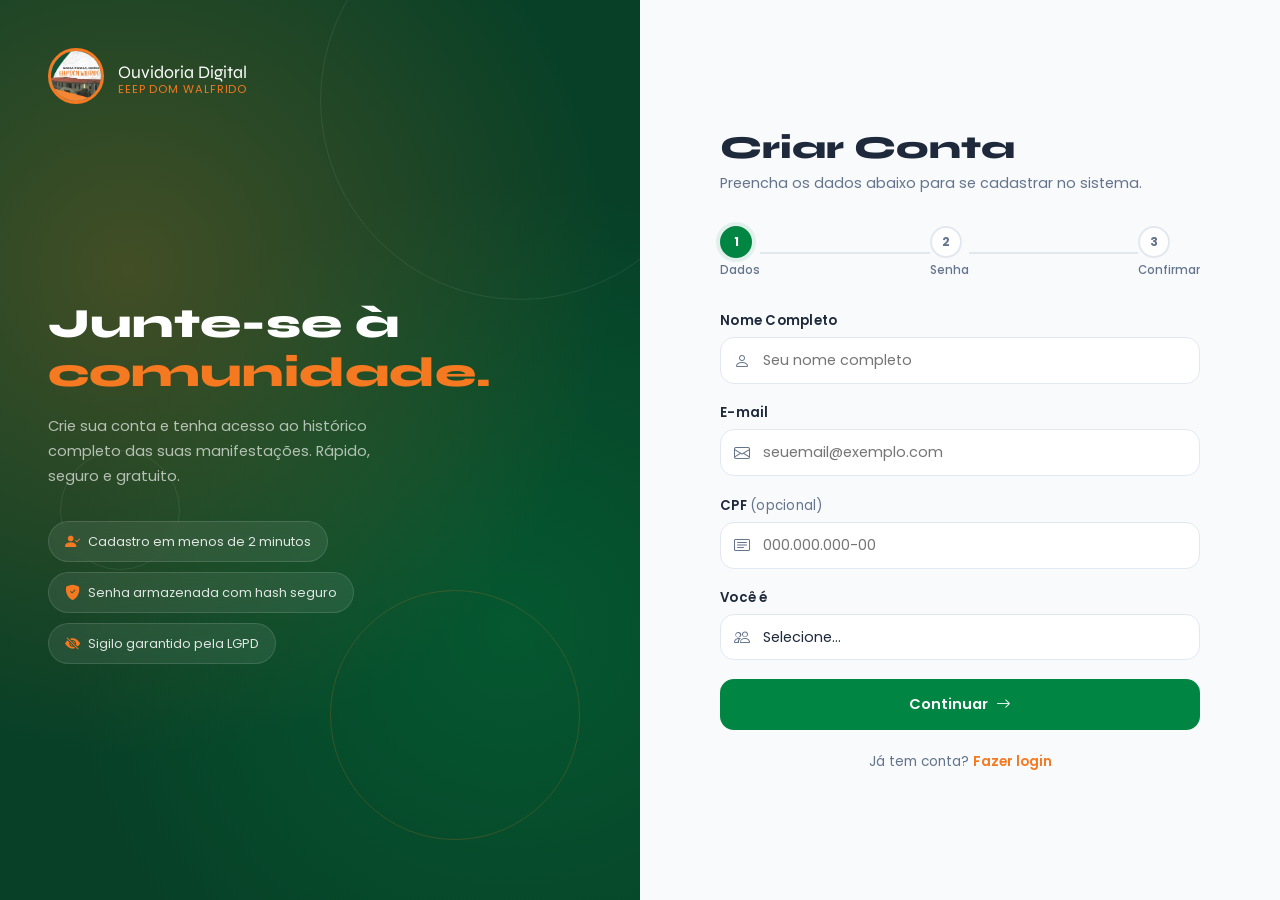
==== commit 944fe3f0: "link da logo no nav do cadastro" ====
--- a/cadastro.html
+++ b/cadastro.html
@@ -6,7 +6,7 @@
   <title>Criar Conta — Ouvidoria Digital | Dom Walfrido</title>
   <link href="https://fonts.googleapis.com/css2?family=Poppins:wght@300;400;500;600;700;800&family=Syne:wght@700;800&display=swap" rel="stylesheet">
   <link rel="stylesheet" href="https://cdn.jsdelivr.net/npm/bootstrap-icons@1.11.3/font/bootstrap-icons.min.css">
-  <link rel="stylesheet" href="style2.css">
+  <link rel="stylesheet" href="assets/css/style.css">
 </head>
 <body>
 
@@ -21,11 +21,13 @@
       </div>
 
       <div class="panel-logo">
-        <img src="logo2 (2).jpeg" alt="Logo EEEP Dom Walfrido">
-        <div class="panel-brand-name">
-          Ouvidoria Digital
-          <span>EEEP Dom Walfrido</span>
-        </div>
+        <a href="manifestacao.html">
+          <img src="assets/img/logo2 (2).jpeg" alt="Logo EEEP Dom Walfrido">
+          <div class="panel-brand-name">
+            Ouvidoria Digital
+            <span>EEEP Dom Walfrido</span>
+          </a>
+          </div>
       </div>
 
       <div class="auth-panel-tagline">
@@ -205,7 +207,7 @@
   <div class="dw-toast-container" id="toastContainer"></div>
 
   <script src="https://code.jquery.com/jquery-3.7.1.min.js"></script>
-  <script src="script2.js"></script>
+  <script src="assets/js/script.js"></script>
   <script>DW.cadastroPage();</script>
 </body>
 </html>
--- a/assets/css/style.css
+++ b/assets/css/style.css
@@ -0,0 +1,1074 @@
+/* =========================================================
+   OUVIDORIA DIGITAL — EEEP Dom Walfrido Teixeira Vieira
+   style2.css — Sistema Completo (Login + Cadastro + Manifestação)
+   ========================================================= */
+
+@import url('https://fonts.googleapis.com/css2?family=Poppins:wght@300;400;500;600;700;800&family=Syne:wght@700;800&display=swap');
+
+/* ── TOKENS ──────────────────────────────────────────────── */
+:root {
+  --green:        #008542;
+  --green-dark:   #006633;
+  --green-deeper: #074027;
+  --green-soft:   rgba(0, 133, 66, 0.09);
+  --orange:       #F47920;
+  --orange-soft:  rgba(244, 121, 32, 0.09);
+  --orange-dark:  #d96a18;
+  --white:        #ffffff;
+  --bg:           #F8FAFC;
+  --text:         #1E293B;
+  --text-muted:   #64748B;
+  --border:       #E2E8F0;
+  --radius:       14px;
+  --radius-lg:    22px;
+  --shadow:       0 4px 24px rgba(0,0,0,.07);
+  --shadow-lg:    0 12px 48px rgba(0,0,0,.12);
+  --transition:   all 0.35s cubic-bezier(.4,0,.2,1);
+}
+
+/* ── RESET & BASE ─────────────────────────────────────────── */
+*, *::before, *::after { box-sizing: border-box; margin: 0; padding: 0; }
+
+body {
+  font-family: 'Poppins', sans-serif;
+  background: var(--bg);
+  color: var(--text);
+  -webkit-font-smoothing: antialiased;
+}
+
+a { text-decoration: none; color: inherit; }
+img { max-width: 100%; }
+
+/* ── UTILIDADES ─────────────────────────────────────────── */
+.text-green  { color: var(--green)  !important; }
+.text-orange { color: var(--orange) !important; }
+.bg-green    { background: var(--green) !important; }
+.bg-orange   { background: var(--orange) !important; }
+
+/* ============================================================
+   1. LAYOUT DE AUTENTICAÇÃO (login + cadastro)
+   ============================================================ */
+.auth-page {
+  min-height: 100vh;
+  display: grid;
+  grid-template-columns: 1fr 1fr;
+}
+
+/* --- Painel esquerdo (decorativo) --- */
+.auth-panel-left {
+  background: var(--green-deeper);
+  position: relative;
+  display: flex;
+  flex-direction: column;
+  justify-content: space-between;
+  padding: 3rem;
+  overflow: hidden;
+}
+
+.auth-panel-left::before {
+  content: '';
+  position: absolute;
+  inset: 0;
+  background:
+    radial-gradient(circle at 20% 30%, rgba(244,121,32,.25) 0%, transparent 60%),
+    radial-gradient(circle at 80% 70%, rgba(0,133,66,.35) 0%, transparent 55%);
+}
+
+.auth-panel-left .panel-logo {
+  position: relative;
+  z-index: 2;
+  display: flex;
+  align-items: center;
+  gap: 14px;
+}
+
+.auth-panel-left .panel-logo img {
+  width: 56px;
+  height: 56px;
+  border-radius: 50%;
+  border: 3px solid var(--orange);
+  object-fit: cover;
+}
+
+.panel-brand-name {
+  font-family: 'Syne', sans-serif;
+  font-size: 1.1rem;
+  color: #fff;
+  line-height: 1.2;
+}
+.panel-brand-name span {
+  display: block;
+  font-size: .7rem;
+  font-family: 'Poppins', sans-serif;
+  font-weight: 400;
+  color: var(--orange);
+  letter-spacing: .08em;
+  text-transform: uppercase;
+}
+
+.auth-panel-tagline {
+  position: relative;
+  z-index: 2;
+}
+
+.auth-panel-tagline h2 {
+  font-family: 'Syne', sans-serif;
+  font-size: 2.6rem;
+  font-weight: 800;
+  color: #fff;
+  line-height: 1.2;
+  margin-bottom: 1rem;
+}
+
+.auth-panel-tagline h2 em {
+  font-style: normal;
+  color: var(--orange);
+}
+
+.auth-panel-tagline p {
+  color: rgba(255,255,255,.65);
+  font-size: .92rem;
+  line-height: 1.7;
+  max-width: 340px;
+}
+
+.panel-decoration {
+  position: absolute;
+  inset: 0;
+  z-index: 1;
+  pointer-events: none;
+  overflow: hidden;
+}
+
+.deco-circle {
+  position: absolute;
+  border-radius: 50%;
+  border: 1px solid rgba(255,255,255,.08);
+}
+.deco-circle.c1 { width: 400px; height: 400px; top: -100px; right: -80px; }
+.deco-circle.c2 { width: 250px; height: 250px; bottom: 60px; right: 60px; border-color: rgba(244,121,32,.2); }
+.deco-circle.c3 { width: 120px; height: 120px; top: 50%; left: 60px; }
+
+.panel-badges {
+  position: relative;
+  z-index: 2;
+  display: flex;
+  flex-direction: column;
+  gap: 10px;
+  margin-top: 2rem;
+}
+
+.panel-badge {
+  display: inline-flex;
+  align-items: center;
+  gap: 8px;
+  background: rgba(255,255,255,.08);
+  border: 1px solid rgba(255,255,255,.12);
+  border-radius: 100px;
+  padding: 8px 16px;
+  font-size: .8rem;
+  color: rgba(255,255,255,.85);
+  width: fit-content;
+  backdrop-filter: blur(6px);
+}
+.panel-badge i { color: var(--orange); font-size: .95rem; }
+
+/* --- Painel direito (formulário) --- */
+.auth-panel-right {
+  display: flex;
+  align-items: center;
+  justify-content: center;
+  padding: 3rem 2rem;
+  overflow-y: auto;
+}
+
+.auth-form-wrap {
+  width: 100%;
+  max-width: 430px;
+}
+
+.auth-form-wrap h1 {
+  font-family: 'Syne', sans-serif;
+  font-size: 2rem;
+  font-weight: 800;
+  color: var(--text);
+  margin-bottom: .4rem;
+}
+
+.auth-form-wrap .auth-subtitle {
+  color: var(--text-muted);
+  font-size: .9rem;
+  margin-bottom: 2rem;
+}
+
+/* --- Inputs --- */
+.field-group {
+  margin-bottom: 1.2rem;
+}
+
+.field-group label {
+  display: block;
+  font-size: .83rem;
+  font-weight: 600;
+  color: var(--text);
+  margin-bottom: 6px;
+  letter-spacing: .02em;
+}
+
+.input-wrap {
+  position: relative;
+}
+
+.input-wrap .input-icon {
+  position: absolute;
+  left: 14px;
+  top: 50%;
+  transform: translateY(-50%);
+  color: var(--text-muted);
+  font-size: 1rem;
+  pointer-events: none;
+  transition: var(--transition);
+}
+
+.input-wrap input,
+.input-wrap select,
+.input-wrap textarea {
+  width: 100%;
+  padding: 12px 16px 12px 42px;
+  border: 1.5px solid var(--border);
+  border-radius: var(--radius);
+  font-family: 'Poppins', sans-serif;
+  font-size: .9rem;
+  color: var(--text);
+  background: var(--white);
+  transition: var(--transition);
+  outline: none;
+}
+
+.input-wrap textarea {
+  resize: vertical;
+  min-height: 100px;
+}
+
+.input-wrap select { appearance: none; cursor: pointer; }
+
+.input-wrap input:focus,
+.input-wrap select:focus,
+.input-wrap textarea:focus {
+  border-color: var(--green);
+  box-shadow: 0 0 0 4px var(--green-soft);
+}
+
+.input-wrap input:focus + .input-icon,
+.input-wrap input:focus ~ .input-icon {
+  color: var(--green);
+}
+
+.input-wrap .toggle-pass {
+  position: absolute;
+  right: 14px;
+  top: 50%;
+  transform: translateY(-50%);
+  cursor: pointer;
+  color: var(--text-muted);
+  font-size: .95rem;
+  transition: var(--transition);
+  pointer-events: all;
+  z-index: 2;
+}
+.input-wrap .toggle-pass:hover { color: var(--green); }
+
+.input-wrap input[type="password"] { padding-right: 42px; }
+
+/* Input sem ícone */
+.input-wrap.no-icon input,
+.input-wrap.no-icon select,
+.input-wrap.no-icon textarea {
+  padding-left: 16px;
+}
+
+/* Erro inline */
+.field-error {
+  display: none;
+  font-size: .78rem;
+  color: #e53e3e;
+  margin-top: 5px;
+  padding-left: 4px;
+}
+.field-group.has-error .input-wrap input,
+.field-group.has-error .input-wrap select,
+.field-group.has-error .input-wrap textarea {
+  border-color: #e53e3e;
+  box-shadow: 0 0 0 4px rgba(229,62,62,.08);
+}
+.field-group.has-error .field-error { display: block; }
+.field-group.has-success .input-wrap input { border-color: var(--green); }
+
+/* --- Botões --- */
+.btn-dw {
+  display: inline-flex;
+  align-items: center;
+  justify-content: center;
+  gap: 8px;
+  padding: 13px 24px;
+  border-radius: var(--radius);
+  font-family: 'Poppins', sans-serif;
+  font-size: .92rem;
+  font-weight: 600;
+  cursor: pointer;
+  border: 2px solid transparent;
+  transition: var(--transition);
+  position: relative;
+  overflow: hidden;
+  white-space: nowrap;
+}
+
+.btn-dw::after {
+  content: '';
+  position: absolute;
+  inset: 0;
+  background: rgba(255,255,255,0);
+  transition: var(--transition);
+}
+.btn-dw:hover::after { background: rgba(255,255,255,.08); }
+.btn-dw:active { transform: scale(.97); }
+
+.btn-dw-primary {
+  background: var(--green);
+  color: #fff;
+  border-color: var(--green);
+}
+.btn-dw-primary:hover {
+  background: var(--green-dark);
+  border-color: var(--green-dark);
+  box-shadow: 0 6px 20px rgba(0,133,66,.3);
+  transform: translateY(-1px);
+}
+
+.btn-dw-orange {
+  background: var(--orange);
+  color: #fff;
+  border-color: var(--orange);
+}
+.btn-dw-orange:hover {
+  background: var(--orange-dark);
+  border-color: var(--orange-dark);
+  box-shadow: 0 6px 20px rgba(244,121,32,.3);
+  transform: translateY(-1px);
+}
+
+.btn-dw-ghost {
+  background: transparent;
+  color: var(--green);
+  border-color: var(--green);
+}
+.btn-dw-ghost:hover {
+  background: var(--green-soft);
+}
+
+.btn-dw-outline-orange {
+  background: transparent;
+  color: var(--orange);
+  border-color: var(--orange);
+}
+.btn-dw-outline-orange:hover {
+  background: var(--orange-soft);
+}
+
+.btn-dw.w-full { width: 100%; }
+
+/* Loading state */
+.btn-dw .btn-spinner {
+  display: none;
+  width: 18px; height: 18px;
+  border: 2px solid rgba(255,255,255,.4);
+  border-top-color: #fff;
+  border-radius: 50%;
+  animation: spin .6s linear infinite;
+}
+.btn-dw.loading .btn-text { opacity: 0; }
+.btn-dw.loading .btn-spinner { display: block; position: absolute; }
+.btn-dw.loading { pointer-events: none; }
+
+/* --- Divider --- */
+.auth-divider {
+  display: flex;
+  align-items: center;
+  gap: 12px;
+  margin: 1.5rem 0;
+  color: var(--text-muted);
+  font-size: .8rem;
+}
+.auth-divider::before, .auth-divider::after {
+  content: '';
+  flex: 1;
+  height: 1px;
+  background: var(--border);
+}
+
+/* --- Link secundário --- */
+.auth-link-row {
+  text-align: center;
+  font-size: .85rem;
+  color: var(--text-muted);
+  margin-top: 1.4rem;
+}
+.auth-link-row a { color: var(--orange); font-weight: 600; }
+.auth-link-row a:hover { text-decoration: underline; }
+
+/* --- Forgot password --- */
+.field-extras {
+  display: flex;
+  justify-content: space-between;
+  align-items: center;
+  margin-bottom: 6px;
+}
+.field-extras label { margin: 0; }
+.link-muted { font-size: .82rem; color: var(--text-muted); }
+.link-muted:hover { color: var(--orange); }
+
+/* --- Progress step (cadastro) --- */
+.step-progress {
+  display: flex;
+  align-items: center;
+  gap: 0;
+  margin-bottom: 2rem;
+}
+
+.step-dot {
+  width: 32px; height: 32px;
+  border-radius: 50%;
+  border: 2px solid var(--border);
+  background: #fff;
+  display: flex; align-items: center; justify-content: center;
+  font-size: .75rem;
+  font-weight: 700;
+  color: var(--text-muted);
+  transition: var(--transition);
+  flex-shrink: 0;
+  position: relative;
+  z-index: 1;
+}
+.step-dot.active {
+  border-color: var(--green);
+  background: var(--green);
+  color: #fff;
+  box-shadow: 0 0 0 4px var(--green-soft);
+}
+.step-dot.done {
+  border-color: var(--green);
+  background: var(--green-soft);
+  color: var(--green);
+}
+
+.step-line {
+  flex: 1;
+  height: 2px;
+  background: var(--border);
+  transition: var(--transition);
+}
+.step-line.done { background: var(--green); }
+
+.step-label {
+  font-size: .72rem;
+  color: var(--text-muted);
+  font-weight: 500;
+  margin-top: 4px;
+  text-align: center;
+}
+
+/* Form steps */
+.form-step { display: none; }
+.form-step.active { display: block; animation: fadeSlideIn .35s ease; }
+
+@keyframes fadeSlideIn {
+  from { opacity: 0; transform: translateX(20px); }
+  to   { opacity: 1; transform: translateX(0); }
+}
+
+/* Password strength */
+.pass-strength {
+  margin-top: 8px;
+  display: flex;
+  gap: 5px;
+  align-items: center;
+}
+.strength-bar {
+  flex: 1; height: 3px;
+  border-radius: 2px;
+  background: var(--border);
+  transition: var(--transition);
+}
+.strength-bar.filled-weak   { background: #e53e3e; }
+.strength-bar.filled-medium { background: var(--orange); }
+.strength-bar.filled-strong { background: var(--green); }
+.strength-label { font-size: .72rem; color: var(--text-muted); white-space: nowrap; }
+
+/* ============================================================
+   2. LAYOUT DE MANIFESTAÇÃO (pós-login)
+   ============================================================ */
+
+/* Sidebar */
+.app-layout { display: flex; min-height: 100vh; }
+
+.sidebar {
+  width: 270px;
+  background: var(--green-deeper);
+  display: flex;
+  flex-direction: column;
+  position: fixed;
+  top: 0; left: 0; bottom: 0;
+  z-index: 500;
+  transition: var(--transition);
+}
+
+.sidebar-head {
+  padding: 1.6rem 1.4rem;
+  border-bottom: 1px solid rgba(255,255,255,.07);
+  display: flex;
+  align-items: center;
+  gap: 12px;
+}
+
+.sidebar-logo {
+  width: 46px; height: 46px;
+  border-radius: 50%;
+  border: 2.5px solid var(--orange);
+  object-fit: cover;
+  flex-shrink: 0;
+}
+
+.sidebar-brand span {
+  display: block;
+  font-family: 'Syne', sans-serif;
+  font-size: .95rem;
+  color: #fff;
+  line-height: 1.1;
+}
+.sidebar-brand small {
+  font-family: 'Poppins', sans-serif;
+  font-size: .62rem;
+  color: var(--orange);
+  letter-spacing: .1em;
+  text-transform: uppercase;
+}
+
+.sidebar-close {
+  display: none;
+  margin-left: auto;
+  background: none;
+  border: none;
+  color: rgba(255,255,255,.5);
+  font-size: 1.4rem;
+  cursor: pointer;
+  line-height: 1;
+}
+
+.sidebar-nav {
+  flex: 1;
+  padding: 1.2rem .8rem;
+  overflow-y: auto;
+}
+
+.sidebar-nav a {
+  display: flex;
+  align-items: center;
+  gap: 12px;
+  padding: 10px 14px;
+  border-radius: 10px;
+  color: rgba(255,255,255,.65);
+  font-size: .88rem;
+  font-weight: 500;
+  transition: var(--transition);
+  margin-bottom: 2px;
+}
+.sidebar-nav a:hover { background: rgba(255,255,255,.08); color: #fff; }
+.sidebar-nav a.active {
+  background: rgba(244,121,32,.15);
+  color: var(--orange);
+  border-left: 3px solid var(--orange);
+}
+.sidebar-nav a i { font-size: 1rem; width: 20px; text-align: center; }
+
+.sidebar-nav .nav-section-title {
+  font-size: .68rem;
+  text-transform: uppercase;
+  letter-spacing: .1em;
+  color: rgba(255,255,255,.3);
+  padding: 14px 14px 6px;
+  font-weight: 600;
+}
+
+.sidebar-footer {
+  padding: 1rem .8rem 1.4rem;
+  border-top: 1px solid rgba(255,255,255,.07);
+}
+
+.user-chip {
+  display: flex;
+  align-items: center;
+  gap: 10px;
+  padding: 10px 12px;
+  border-radius: 10px;
+  background: rgba(255,255,255,.06);
+  margin-bottom: 8px;
+}
+
+.user-chip .user-avatar {
+  width: 34px; height: 34px;
+  border-radius: 50%;
+  background: var(--orange);
+  color: #fff;
+  display: flex;
+  align-items: center;
+  justify-content: center;
+  font-size: .8rem;
+  font-weight: 700;
+  flex-shrink: 0;
+}
+
+.user-chip .user-info span {
+  display: block;
+  font-size: .8rem;
+  color: #fff;
+  font-weight: 600;
+  white-space: nowrap;
+  overflow: hidden;
+  text-overflow: ellipsis;
+  max-width: 140px;
+}
+.user-chip .user-info small {
+  color: rgba(255,255,255,.45);
+  font-size: .7rem;
+}
+
+.btn-logout {
+  display: flex;
+  align-items: center;
+  gap: 8px;
+  width: 100%;
+  padding: 9px 12px;
+  border-radius: 10px;
+  background: rgba(229,62,62,.1);
+  color: rgba(255,100,100,.85);
+  border: 1px solid rgba(229,62,62,.2);
+  font-size: .83rem;
+  font-weight: 500;
+  cursor: pointer;
+  transition: var(--transition);
+}
+.btn-logout:hover { background: rgba(229,62,62,.2); color: #fc8181; }
+
+/* App main */
+.app-main {
+  margin-left: 270px;
+  flex: 1;
+  display: flex;
+  flex-direction: column;
+  min-height: 100vh;
+}
+
+/* Topbar */
+.app-topbar {
+  height: 64px;
+  background: var(--white);
+  border-bottom: 1px solid var(--border);
+  display: flex;
+  align-items: center;
+  justify-content: space-between;
+  padding: 0 2rem;
+  position: sticky;
+  top: 0;
+  z-index: 100;
+}
+
+.btn-menu-toggle {
+  display: none;
+  background: none;
+  border: none;
+  color: var(--text);
+  font-size: 1.3rem;
+  cursor: pointer;
+  padding: 4px;
+}
+
+.topbar-title { font-weight: 700; font-size: 1rem; }
+
+.topbar-actions { display: flex; align-items: center; gap: 12px; }
+
+.btn-icon {
+  width: 38px; height: 38px;
+  border-radius: 10px;
+  border: 1.5px solid var(--border);
+  background: #fff;
+  display: flex; align-items: center; justify-content: center;
+  color: var(--text-muted);
+  font-size: .95rem;
+  cursor: pointer;
+  transition: var(--transition);
+}
+.btn-icon:hover { border-color: var(--green); color: var(--green); }
+
+/* Content area */
+.app-content {
+  padding: 2rem;
+  flex: 1;
+  max-width: 900px;
+}
+
+/* Welcome banner */
+.welcome-banner {
+  background: linear-gradient(135deg, var(--green-deeper) 0%, var(--green-dark) 100%);
+  border-radius: var(--radius-lg);
+  padding: 2rem 2.5rem;
+  color: #fff;
+  position: relative;
+  overflow: hidden;
+  margin-bottom: 2rem;
+}
+.welcome-banner::before {
+  content: '';
+  position: absolute;
+  right: -40px; top: -40px;
+  width: 200px; height: 200px;
+  border-radius: 50%;
+  background: rgba(244,121,32,.15);
+}
+.welcome-banner::after {
+  content: '';
+  position: absolute;
+  right: 60px; bottom: -60px;
+  width: 140px; height: 140px;
+  border-radius: 50%;
+  background: rgba(255,255,255,.04);
+}
+.welcome-banner h2 {
+  font-family: 'Syne', sans-serif;
+  font-size: 1.5rem;
+  margin-bottom: .4rem;
+  position: relative;
+  z-index: 1;
+}
+.welcome-banner p {
+  color: rgba(255,255,255,.7);
+  font-size: .9rem;
+  position: relative;
+  z-index: 1;
+  margin: 0;
+}
+
+/* Stats row */
+.stats-row {
+  display: grid;
+  grid-template-columns: repeat(3, 1fr);
+  gap: 1rem;
+  margin-bottom: 2rem;
+}
+
+.stat-card {
+  background: var(--white);
+  border-radius: var(--radius);
+  padding: 1.2rem 1.4rem;
+  border: 1px solid var(--border);
+  display: flex;
+  align-items: center;
+  gap: 14px;
+  transition: var(--transition);
+}
+.stat-card:hover {
+  border-color: var(--green);
+  box-shadow: 0 4px 16px rgba(0,133,66,.08);
+  transform: translateY(-2px);
+}
+.stat-icon {
+  width: 44px; height: 44px;
+  border-radius: 12px;
+  display: flex; align-items: center; justify-content: center;
+  font-size: 1.2rem;
+  flex-shrink: 0;
+}
+.stat-icon.green { background: var(--green-soft); color: var(--green); }
+.stat-icon.orange { background: var(--orange-soft); color: var(--orange); }
+.stat-num { font-family: 'Syne', sans-serif; font-size: 1.5rem; font-weight: 800; line-height: 1; }
+.stat-label { font-size: .78rem; color: var(--text-muted); margin-top: 2px; }
+
+/* Form card */
+.form-card {
+  background: var(--white);
+  border-radius: var(--radius-lg);
+  border: 1px solid var(--border);
+  overflow: hidden;
+}
+
+.form-card-header {
+  padding: 1.4rem 1.8rem;
+  border-bottom: 1px solid var(--border);
+  display: flex;
+  align-items: center;
+  gap: 12px;
+}
+.form-card-header .fch-icon {
+  width: 40px; height: 40px;
+  border-radius: 10px;
+  background: var(--green-soft);
+  color: var(--green);
+  display: flex; align-items: center; justify-content: center;
+  font-size: 1.1rem;
+}
+.form-card-header h3 { font-size: 1rem; font-weight: 700; margin: 0; }
+.form-card-header p { font-size: .8rem; color: var(--text-muted); margin: 0; }
+
+.form-card-body { padding: 1.8rem; }
+
+/* Anon toggle */
+.anon-row {
+  display: flex;
+  align-items: center;
+  gap: 12px;
+  padding: 12px 16px;
+  background: var(--bg);
+  border-radius: var(--radius);
+  border: 1.5px solid var(--border);
+  margin-bottom: 1.4rem;
+  transition: var(--transition);
+}
+.anon-row.active-anon { border-color: var(--orange); background: var(--orange-soft); }
+
+.form-switch .form-check-input {
+  width: 44px; height: 22px; cursor: pointer;
+}
+.form-switch .form-check-input:checked { background-color: var(--orange); border-color: var(--orange); }
+.form-switch .form-check-input:focus { box-shadow: 0 0 0 4px var(--orange-soft); border-color: var(--orange); }
+
+/* File input custom */
+.file-drop-zone {
+  border: 2px dashed var(--border);
+  border-radius: var(--radius);
+  padding: 1.5rem;
+  text-align: center;
+  cursor: pointer;
+  transition: var(--transition);
+  position: relative;
+}
+.file-drop-zone:hover { border-color: var(--green); background: var(--green-soft); }
+.file-drop-zone input[type="file"] {
+  position: absolute;
+  inset: 0;
+  opacity: 0;
+  cursor: pointer;
+}
+.file-drop-zone i { font-size: 1.8rem; color: var(--text-muted); margin-bottom: 8px; display: block; }
+.file-drop-zone p { font-size: .82rem; color: var(--text-muted); margin: 0; }
+.file-drop-zone .file-selected { display: none; font-size: .82rem; color: var(--green); font-weight: 600; }
+
+/* Category grid */
+.category-grid {
+  display: grid;
+  grid-template-columns: repeat(3, 1fr);
+  gap: 10px;
+  margin-bottom: 1.4rem;
+}
+
+.cat-option {
+  border: 1.5px solid var(--border);
+  border-radius: var(--radius);
+  padding: 14px 10px;
+  text-align: center;
+  cursor: pointer;
+  transition: var(--transition);
+  background: var(--white);
+}
+.cat-option i {
+  font-size: 1.4rem;
+  color: var(--text-muted);
+  margin-bottom: 6px;
+  display: block;
+  transition: var(--transition);
+}
+.cat-option span { font-size: .75rem; font-weight: 600; color: var(--text-muted); line-height: 1.2; display: block; }
+.cat-option:hover { border-color: var(--green); }
+.cat-option.selected { border-color: var(--green); background: var(--green-soft); }
+.cat-option.selected i { color: var(--green); }
+.cat-option.selected span { color: var(--green); }
+
+/* Protocol card (sucesso) */
+.protocol-success {
+  display: none;
+  background: var(--white);
+  border-radius: var(--radius-lg);
+  border: 2px solid var(--green);
+  padding: 3rem 2rem;
+  text-align: center;
+  animation: popIn .4s cubic-bezier(.175,.885,.32,1.275);
+}
+@keyframes popIn {
+  from { opacity: 0; transform: scale(.9); }
+  to   { opacity: 1; transform: scale(1); }
+}
+
+.success-icon {
+  width: 72px; height: 72px;
+  background: var(--green-soft);
+  border-radius: 50%;
+  display: flex; align-items: center; justify-content: center;
+  font-size: 2rem;
+  color: var(--green);
+  margin: 0 auto 1.2rem;
+}
+.protocol-number-big {
+  font-family: 'Syne', sans-serif;
+  font-size: 2rem;
+  font-weight: 800;
+  color: var(--green);
+  letter-spacing: .05em;
+  margin: 1rem 0 .5rem;
+}
+.protocol-copy-row {
+  display: flex;
+  align-items: center;
+  justify-content: center;
+  gap: 8px;
+  margin: 1rem auto;
+  max-width: 300px;
+}
+.protocol-copy-row input {
+  flex: 1;
+  padding: 10px 14px;
+  border: 1.5px solid var(--border);
+  border-radius: 10px 0 0 10px;
+  font-family: 'Syne', sans-serif;
+  font-weight: 700;
+  color: var(--green);
+  text-align: center;
+  font-size: 1rem;
+  outline: none;
+  background: var(--bg);
+  pointer-events: none;
+}
+.protocol-copy-row button {
+  padding: 10px 14px;
+  background: var(--green);
+  color: #fff;
+  border: none;
+  border-radius: 0 10px 10px 0;
+  cursor: pointer;
+  font-size: .9rem;
+  transition: var(--transition);
+}
+.protocol-copy-row button:hover { background: var(--green-dark); }
+
+/* Overlay */
+.sidebar-overlay {
+  display: none;
+  position: fixed;
+  inset: 0;
+  background: rgba(0,0,0,.45);
+  z-index: 400;
+  backdrop-filter: blur(2px);
+}
+.sidebar-overlay.show { display: block; }
+
+/* ============================================================
+   3. TOAST NOTIFICATIONS
+   ============================================================ */
+.dw-toast-container {
+  position: fixed;
+  bottom: 1.5rem;
+  right: 1.5rem;
+  z-index: 9999;
+  display: flex;
+  flex-direction: column;
+  gap: 10px;
+  pointer-events: none;
+}
+.dw-toast {
+  display: flex;
+  align-items: center;
+  gap: 12px;
+  background: var(--white);
+  border-radius: 12px;
+  padding: 14px 18px;
+  box-shadow: var(--shadow-lg);
+  border-left: 4px solid var(--green);
+  min-width: 280px;
+  max-width: 360px;
+  pointer-events: all;
+  animation: toastIn .35s ease;
+}
+.dw-toast.toast-error { border-color: #e53e3e; }
+.dw-toast.toast-warning { border-color: var(--orange); }
+.dw-toast .toast-icon { font-size: 1.2rem; color: var(--green); }
+.dw-toast.toast-error .toast-icon { color: #e53e3e; }
+.dw-toast.toast-warning .toast-icon { color: var(--orange); }
+.dw-toast .toast-msg { font-size: .88rem; font-weight: 500; flex: 1; }
+.dw-toast .toast-close { cursor: pointer; color: var(--text-muted); font-size: .95rem; }
+.dw-toast .toast-close:hover { color: var(--text); }
+
+@keyframes toastIn {
+  from { opacity: 0; transform: translateX(30px); }
+  to   { opacity: 1; transform: translateX(0); }
+}
+
+/* ============================================================
+   4. ANIMAÇÕES GLOBAIS
+   ============================================================ */
+.animate-fade-up {
+  opacity: 0;
+  animation: fadeUp .65s ease forwards;
+}
+.animate-slide-up {
+  opacity: 0;
+  animation: slideUp .55s ease forwards;
+}
+
+@keyframes fadeUp {
+  from { opacity: 0; transform: translateY(24px); }
+  to   { opacity: 1; transform: translateY(0); }
+}
+@keyframes slideUp {
+  from { opacity: 0; transform: translateY(14px); }
+  to   { opacity: 1; transform: translateY(0); }
+}
+@keyframes spin {
+  to { transform: rotate(360deg); }
+}
+
+/* Delays escalonados */
+[data-delay="1"] { animation-delay: .1s; }
+[data-delay="2"] { animation-delay: .2s; }
+[data-delay="3"] { animation-delay: .3s; }
+[data-delay="4"] { animation-delay: .4s; }
+[data-delay="5"] { animation-delay: .5s; }
+
+/* ============================================================
+   5. RESPONSIVO
+   ============================================================ */
+@media (max-width: 1024px) {
+  .auth-page { grid-template-columns: 1fr; }
+  .auth-panel-left { display: none; }
+  .auth-panel-right { padding: 2.5rem 1.5rem; min-height: 100vh; }
+  .stats-row { grid-template-columns: 1fr 1fr; }
+}
+
+@media (max-width: 768px) {
+  .sidebar {
+    left: -270px;
+  }
+  .sidebar.open {
+    left: 0;
+    box-shadow: var(--shadow-lg);
+  }
+  .sidebar-close { display: block; }
+  .btn-menu-toggle { display: flex; }
+  .app-main { margin-left: 0; }
+  .app-content { padding: 1.2rem; }
+  .stats-row { grid-template-columns: 1fr; }
+  .category-grid { grid-template-columns: repeat(2, 1fr); }
+  .welcome-banner { padding: 1.4rem 1.2rem; }
+}
+
+@media (max-width: 480px) {
+  .auth-form-wrap h1 { font-size: 1.6rem; }
+  .category-grid { grid-template-columns: repeat(2, 1fr); }
+  .app-topbar { padding: 0 1rem; }
+}
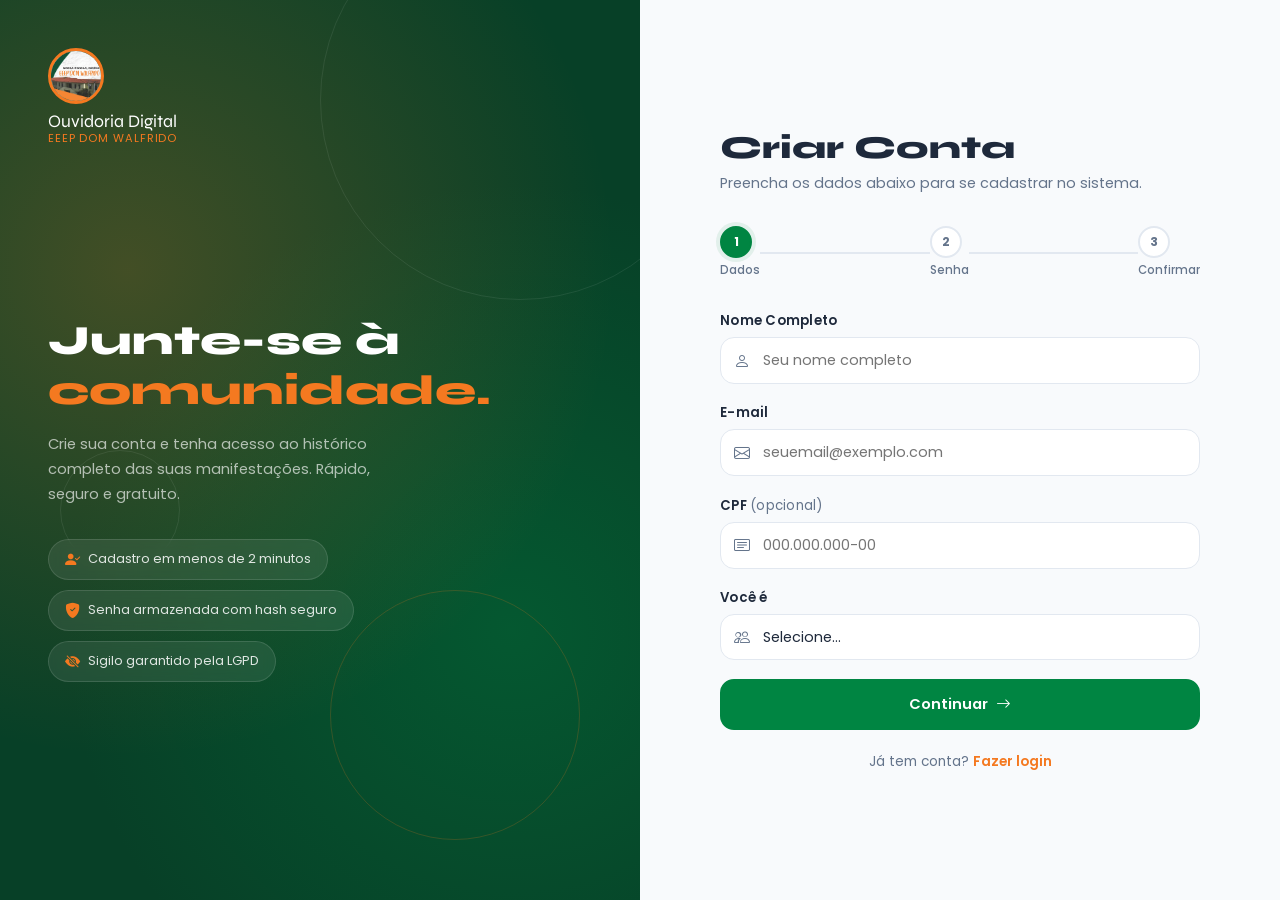
==== commit aaefb5f2: "atualização dos html" ====
--- a/cadastro.html
+++ b/cadastro.html
@@ -26,8 +26,8 @@
           <div class="panel-brand-name">
             Ouvidoria Digital
             <span>EEEP Dom Walfrido</span>
-          </a>
-          </div>
+          </div>
+        </a>
       </div>
 
       <div class="auth-panel-tagline">
@@ -171,7 +171,7 @@
               <div id="reviewContent" style="display:flex;flex-direction:column;gap:8px;font-size:.88rem"></div>
             </div>
 
-            <div class="field-group" style="margin-bottom:1rem">
+            <div class="field-group" id="fgTermos" style="margin-bottom:1rem">
               <div style="display:flex;gap:10px;align-items:flex-start;padding:12px;background:var(--green-soft);border-radius:var(--radius);border:1.5px solid var(--green)">
                 <input type="checkbox" id="checkTermos" style="margin-top:3px;flex-shrink:0;accent-color:var(--green);width:16px;height:16px;cursor:pointer">
                 <label for="checkTermos" style="font-size:.82rem;color:var(--text);cursor:pointer;line-height:1.5">
@@ -210,4 +210,4 @@
   <script src="assets/js/script.js"></script>
   <script>DW.cadastroPage();</script>
 </body>
-</html>
+</html>
